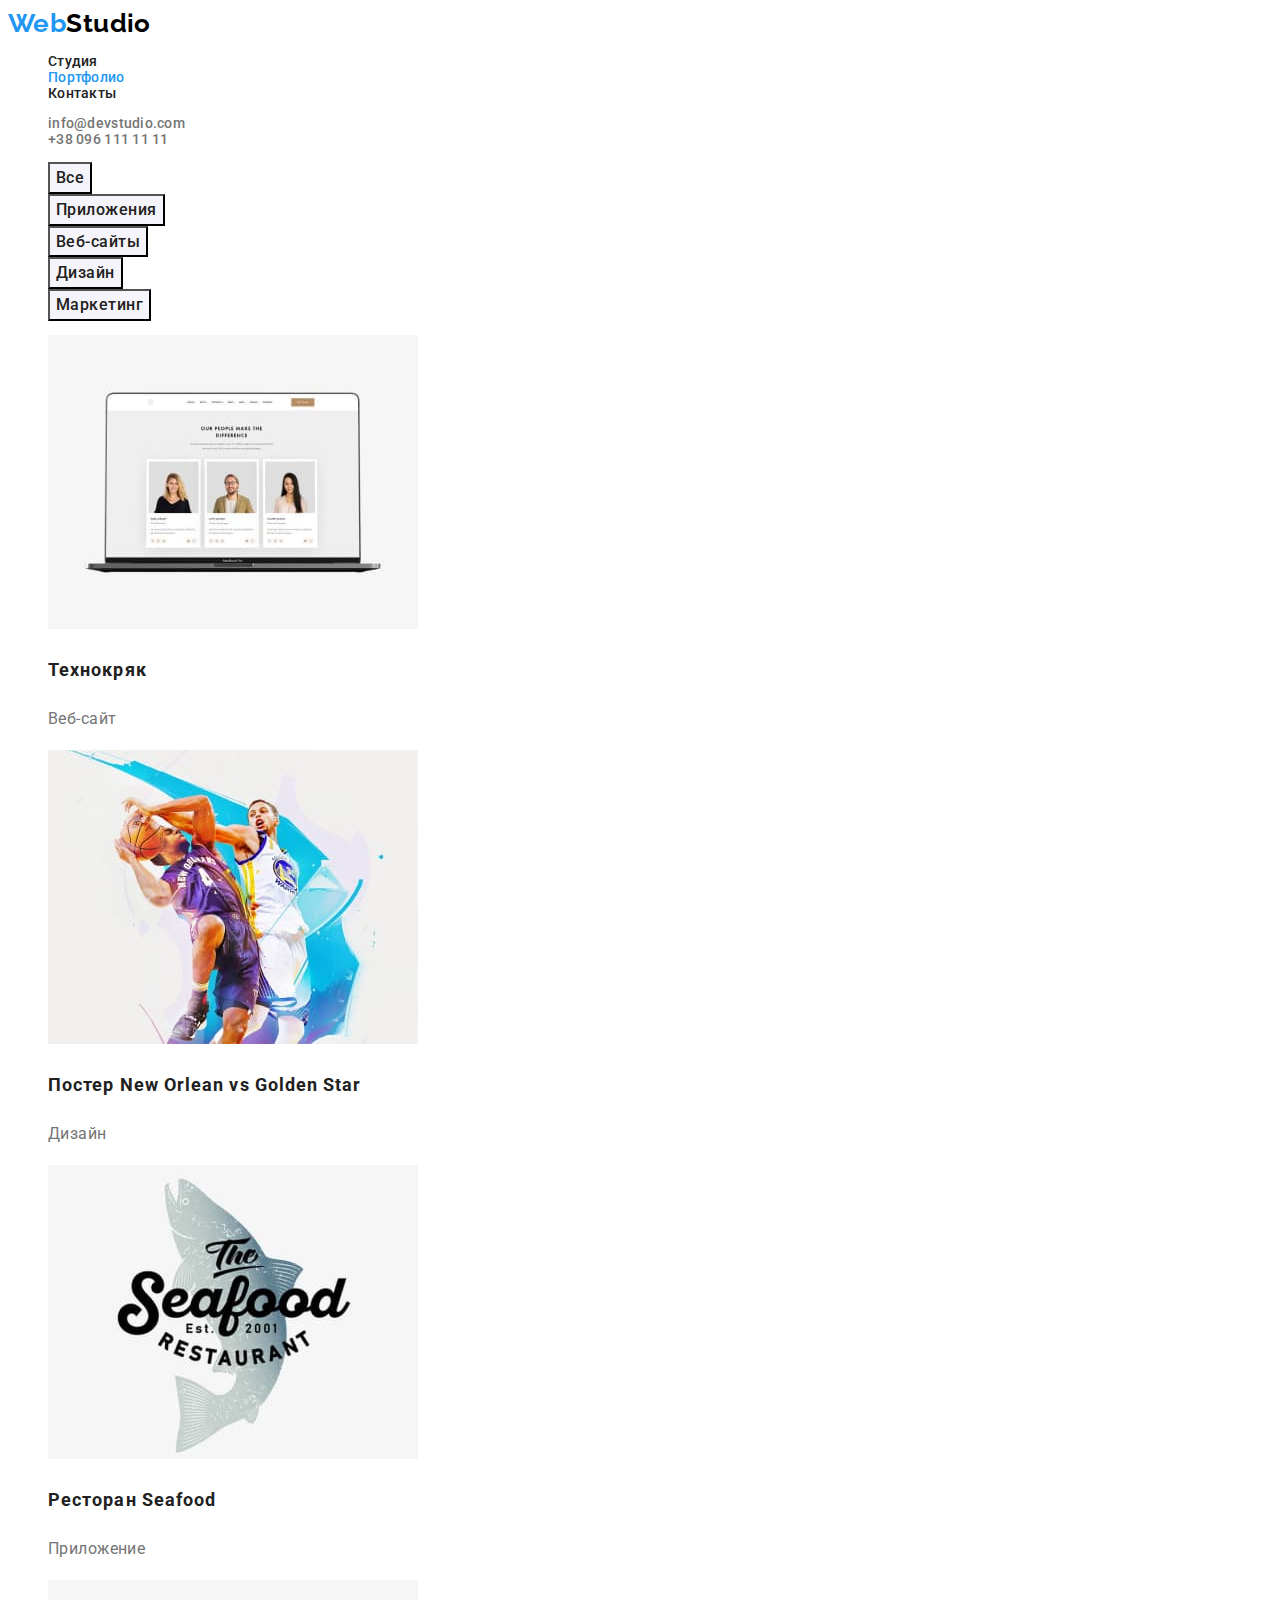
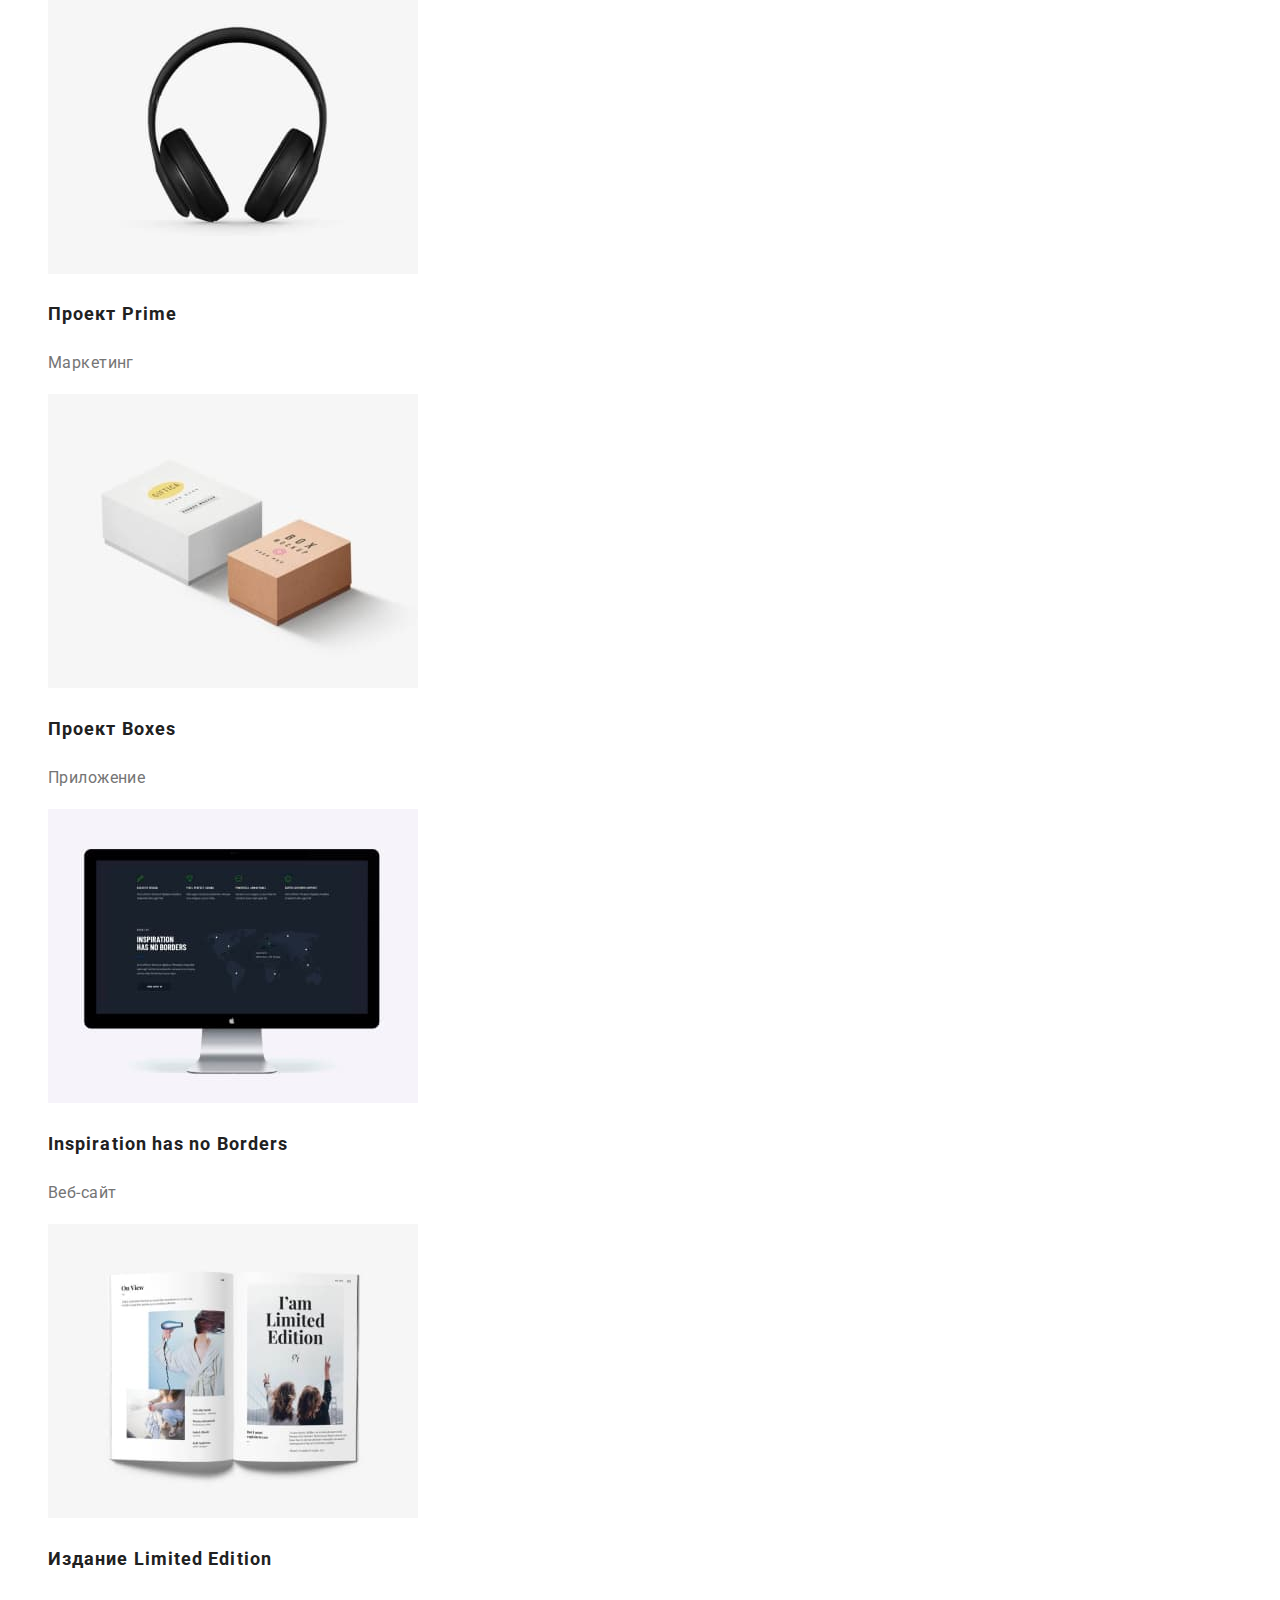
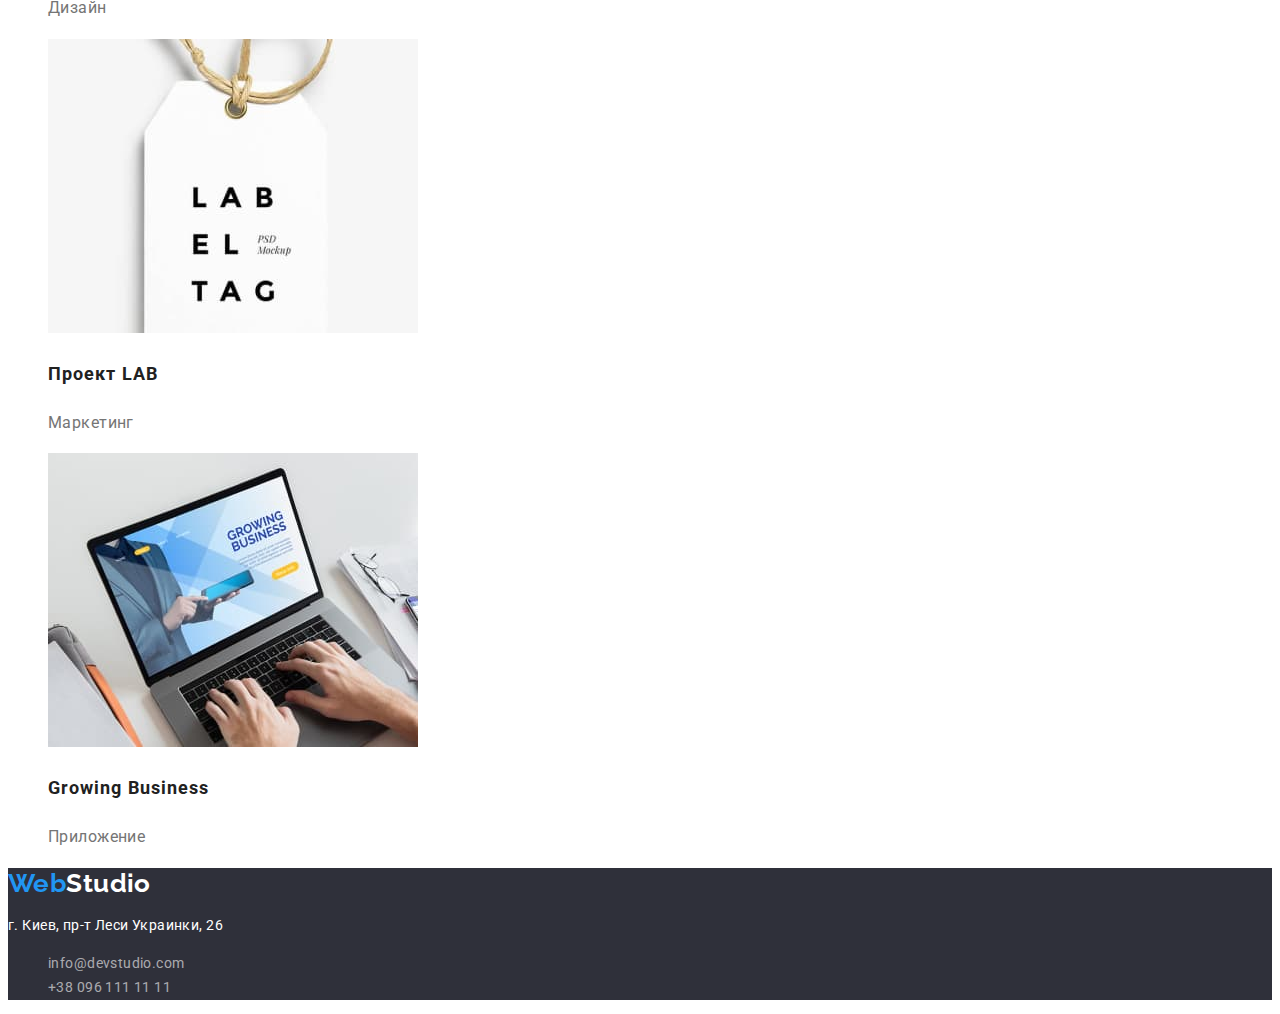
==== portfolio.html @ b84d39cf "Добавляет файлы с предыдущей работы" ====
<!DOCTYPE html>
<html lang="ru">
  <head>
    <meta charset="UTF-8" />
    <meta http-equiv="X-UA-Compatible" content="IE=edge" />
    <meta name="viewport" content="width=device-width, initial-scale=1.0" />
    <title>Портфолио</title>
    <link rel="preconnect" href="https://fonts.gstatic.com" />
    <link
      href="https://fonts.googleapis.com/css2?family=Raleway:wght@700&family=Roboto:wght@400;500;700;900&display=swap"
      rel="stylesheet"
    />
    <link rel="stylesheet" href="./css/styles.css" />
  </head>
  <body>
    <header>
      <nav>
        <a class="link logo logo-hero" href="./"><span>Web</span>Studio</a>
        <ul class="list site-nav">
          <li><a class="link" href="./index.html">Студия</a></li>
          <li><a class="active link" href="./portfolio.html">Портфолио</a></li>
          <li><a class="link" href="#contacts">Контакты</a></li>
        </ul>
      </nav>
      <ul class="list contacts">
        <li>
          <a class="link" href="mailto:info@devstudio.com"
            >info@devstudio.com</a
          >
        </li>
        <li><a class="link" href="tel:+380961111111">+38 096 111 11 11</a></li>
      </ul>
    </header>
    <main>
      <ul class="list filtr">
        <li><button class="btn" type="button">Все</button></li>
        <li><button class="btn" type="button">Приложения</button></li>
        <li><button class="btn" type="button">Веб-сайты</button></li>
        <li><button class="btn" type="button">Дизайн</button></li>
        <li><button class="btn" type="button">Маркетинг</button></li>
      </ul>
      <section class="portfolio">
        <ul class="list list-portfolio">
          <li>
            <img
              src="./images/portfolio/img-1.jpg"
              alt="Технокряк"
              width="370"
            />
            <h2 class="title projects-title">Технокряк</h2>
            <p class="projects-item">Веб-сайт</p>
          </li>
          <li>
            <img
              src="./images/portfolio/img-2.jpg"
              alt="Постер New Orlean vs Golden Star"
              width="370"
            />
            <h2 class="title projects-title">
              Постер New Orlean vs Golden Star
            </h2>
            <p class="projects-item">Дизайн</p>
          </li>
          <li>
            <img
              src="./images/portfolio/img-3.jpg"
              alt="Ресторан Seafood"
              width="370"
            />
            <h2 class="title projects-title">Ресторан Seafood</h2>
            <p class="projects-item">Приложение</p>
          </li>
          <li>
            <img
              src="./images/portfolio/img-4.jpg"
              alt="Проект Prime"
              width="370"
            />
            <h2 class="title projects-title">Проект Prime</h2>
            <p class="projects-item">Маркетинг</p>
          </li>
          <li>
            <img
              src="./images/portfolio/img-5.jpg"
              alt="Проект Boxes"
              width="370"
            />
            <h2 class="title projects-title">Проект Boxes</h2>
            <p class="projects-item">Приложение</p>
          </li>
          <li>
            <img
              src="./images/portfolio/img-6.jpg"
              alt="Inspiration has no Borders"
              width="370"
            />
            <h2 class="title projects-title">Inspiration has no Borders</h2>
            <p class="projects-item">Веб-сайт</p>
          </li>
          <li>
            <img
              src="./images/portfolio/img-7.jpg"
              alt="Издание Limited Edition"
              width="370"
            />
            <h2 class="title projects-title">Издание Limited Edition</h2>
            <p class="projects-item">Дизайн</p>
          </li>
          <li>
            <img
              src="./images/portfolio/img-8.jpg"
              alt="Проект LAB"
              width="370"
            />
            <h2 class="title projects-title">Проект LAB</h2>
            <p class="projects-item">Маркетинг</p>
          </li>
          <li>
            <img
              src="./images/portfolio/img-9.jpg"
              alt="Growing Business"
              width="370"
            />
            <h2 class="title projects-title">Growing Business</h2>
            <p class="projects-item">Приложение</p>
          </li>
        </ul>
      </section>
    </main>
    <footer class="dark-dg" id="contacts">
      <a class="link logo" href="./"><span>Web</span>Studio</a>
      <p>
        <a
          class="link map"
          href="https://goo.gl/maps/7yWL4o9HkrsM5cYJ9"
          target="_blank"
          rel="noopener noreferrer nofollow"
          >г. Киев, пр-т Леси Украинки, 26</a
        >
      </p>
      <address class="address">
        <ul class="list">
          <li class="list">
            <a class="link" href="mailto:info@devstudio.com"
              >info@devstudio.com</a
            >
          </li>
          <li class="list">
            <a class="link" href="tel:+380961111111">+38 096 111 11 11</a>
          </li>
        </ul>
      </address>
    </footer>
  </body>
</html>
---- css/styles.css ----
:root {
  --main-text-color: #757575;
  --title-color: #212121;
  --accent-color: #2196f3;
  --alt-title-color: #ffffff;
  --alt-text-color: #ffffff;
  --logo-color: #000000;

  --dark-bg: #2f303a;
  --second-bg: #f5f4fa;

  --main-font: 'Roboto', sans-serif;
  --logo-font: 'Raleway', sans-serif;
}
body {
  font-family: var(--main-font);
  font-style: normal;
  font-size: 14px;
  line-height: 1.71;
  letter-spacing: 0.03em;
  color: var(--main-text-color);
}

.link {
  color: inherit;
  text-decoration: none;
}

.link:hover,
.link:focus {
  color: var(--accent-color);
}
.list {
  list-style: none;
}
.site-nav {
  font-weight: 500;
  font-size: 14px;
  line-height: 1.14;
  letter-spacing: 0.02em;
  color: var(--title-color);
}

.contacts {
  font-weight: 500;
  font-size: 14px;
  line-height: 1.14;
  letter-spacing: 0.02em;
  color: var(--main-text-color);
}

.btn {
  font-family: inherit;
  font-weight: 500;
  font-size: 16px;
  line-height: 1.62;
  text-align: center;
  letter-spacing: 0.03em;
  background-color: var(--second-bg);
  color: var(--title-color);
  cursor: pointer;
}

.btn-hero {
  font-family: inherit;
  font-weight: bold;
  font-size: 16px;
  line-height: 1.87;
  display: flex;
  align-items: center;
  text-align: center;
  letter-spacing: 0.06em;
  background-color: var(--accent-color);
  color: var(--alt-text-color);
}

.btn:hover,
.btn:focus {
  background-color: var(--accent-color);
  color: var(--alt-text-color);
}

.visually-hidden {
  position: absolute !important;
  clip: rect(1px 1px 1px 1px);
  clip: rect(1px, 1px, 1px, 1px);
  padding: 0 !important;
  border: 0 !important;
  height: 1px !important;
  width: 1px !important;
  overflow: hidden;
}

.page-title {
  font-weight: 900;
  font-size: 44px;
  line-height: 1.36;
  text-align: center;
  letter-spacing: 0.06em;
  text-transform: uppercase;
  color: var(--alt-title-color);
}

.title {
  color: var(--title-color);
}

.section-title {
  font-weight: bold;
  font-size: 36px;
  line-height: 1.67;
  text-align: center;
}

.other-title {
  font-weight: bold;
  font-size: 14px;
  line-height: 1.14;
  text-transform: uppercase;
}

.team-item {
  text-align: center;
}
.team-item-name {
  font-weight: 500;
  font-size: 16px;
  line-height: 1.19;
}

.team-item-position {
  font-size: 16px;
  line-height: 1.19;
}

.projects-title {
  font-weight: bold;
  font-size: 18px;
  line-height: 2;
  letter-spacing: 0.06em;
}

.projects-item {
  font-size: 16px;
  line-height: 1.87;
  color: var(--main-text-color);
}
.dark-dg {
  background-color: var(--dark-bg);
}

.logo {
  font-family: var(--logo-font);
  font-weight: bold;
  text-transform: none;
  font-size: 26px;
  line-height: 1.19;
  color: var(--alt-title-color);
}

.logo:hover,
.logo:focus {
  color: var(--alt-title-color);
}

.logo span {
  color: var(--accent-color);
}

.logo-hero {
  color: var(--logo-color);
}

.logo-hero:hover,
.logo-hero:focus {
  color: var(--logo-color);
}

.active {
  color: var(--accent-color);
}

.map {
  font-style: normal;
  font-size: 14px;
  line-height: 1.71;
  color: var(--alt-text-color);
}

.address {
  font-size: 14px;
  font-style: normal;
  line-height: 1.71;
  color: rgba(255, 255, 255, 0.6);
}
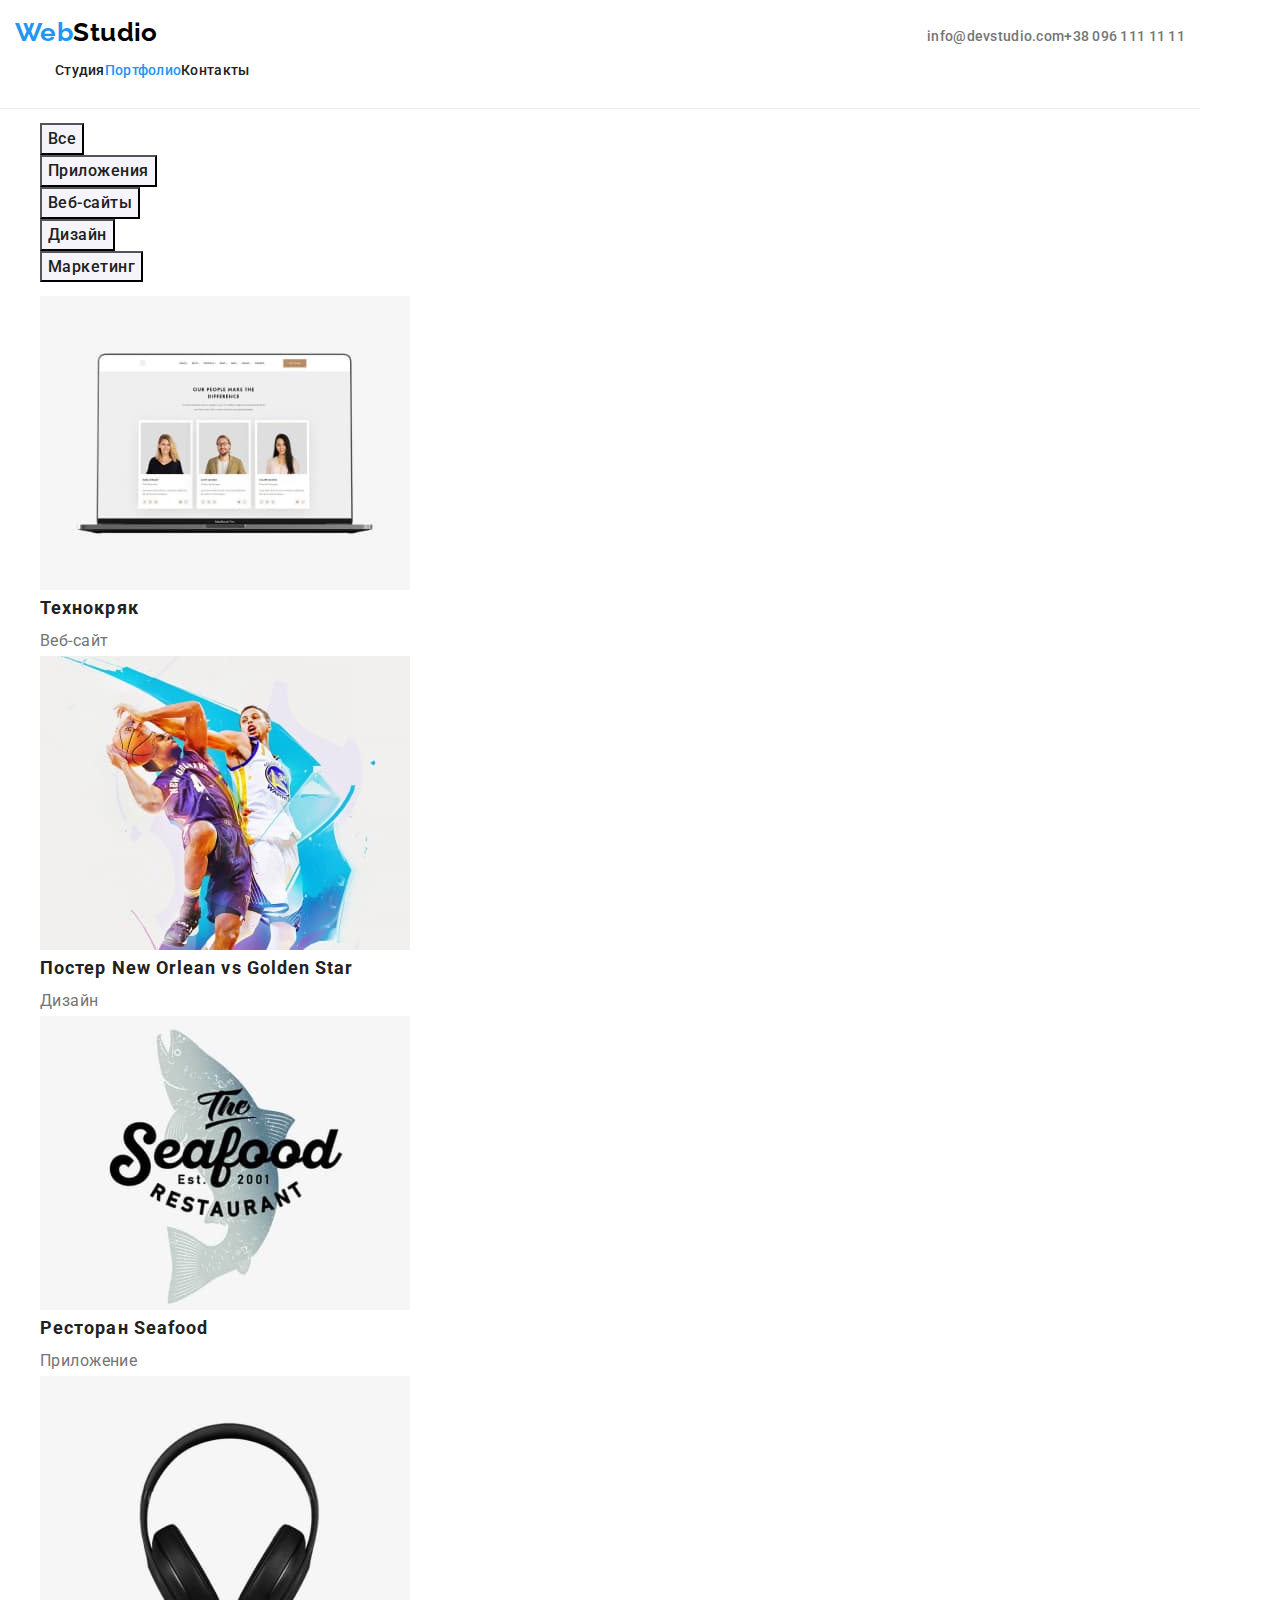
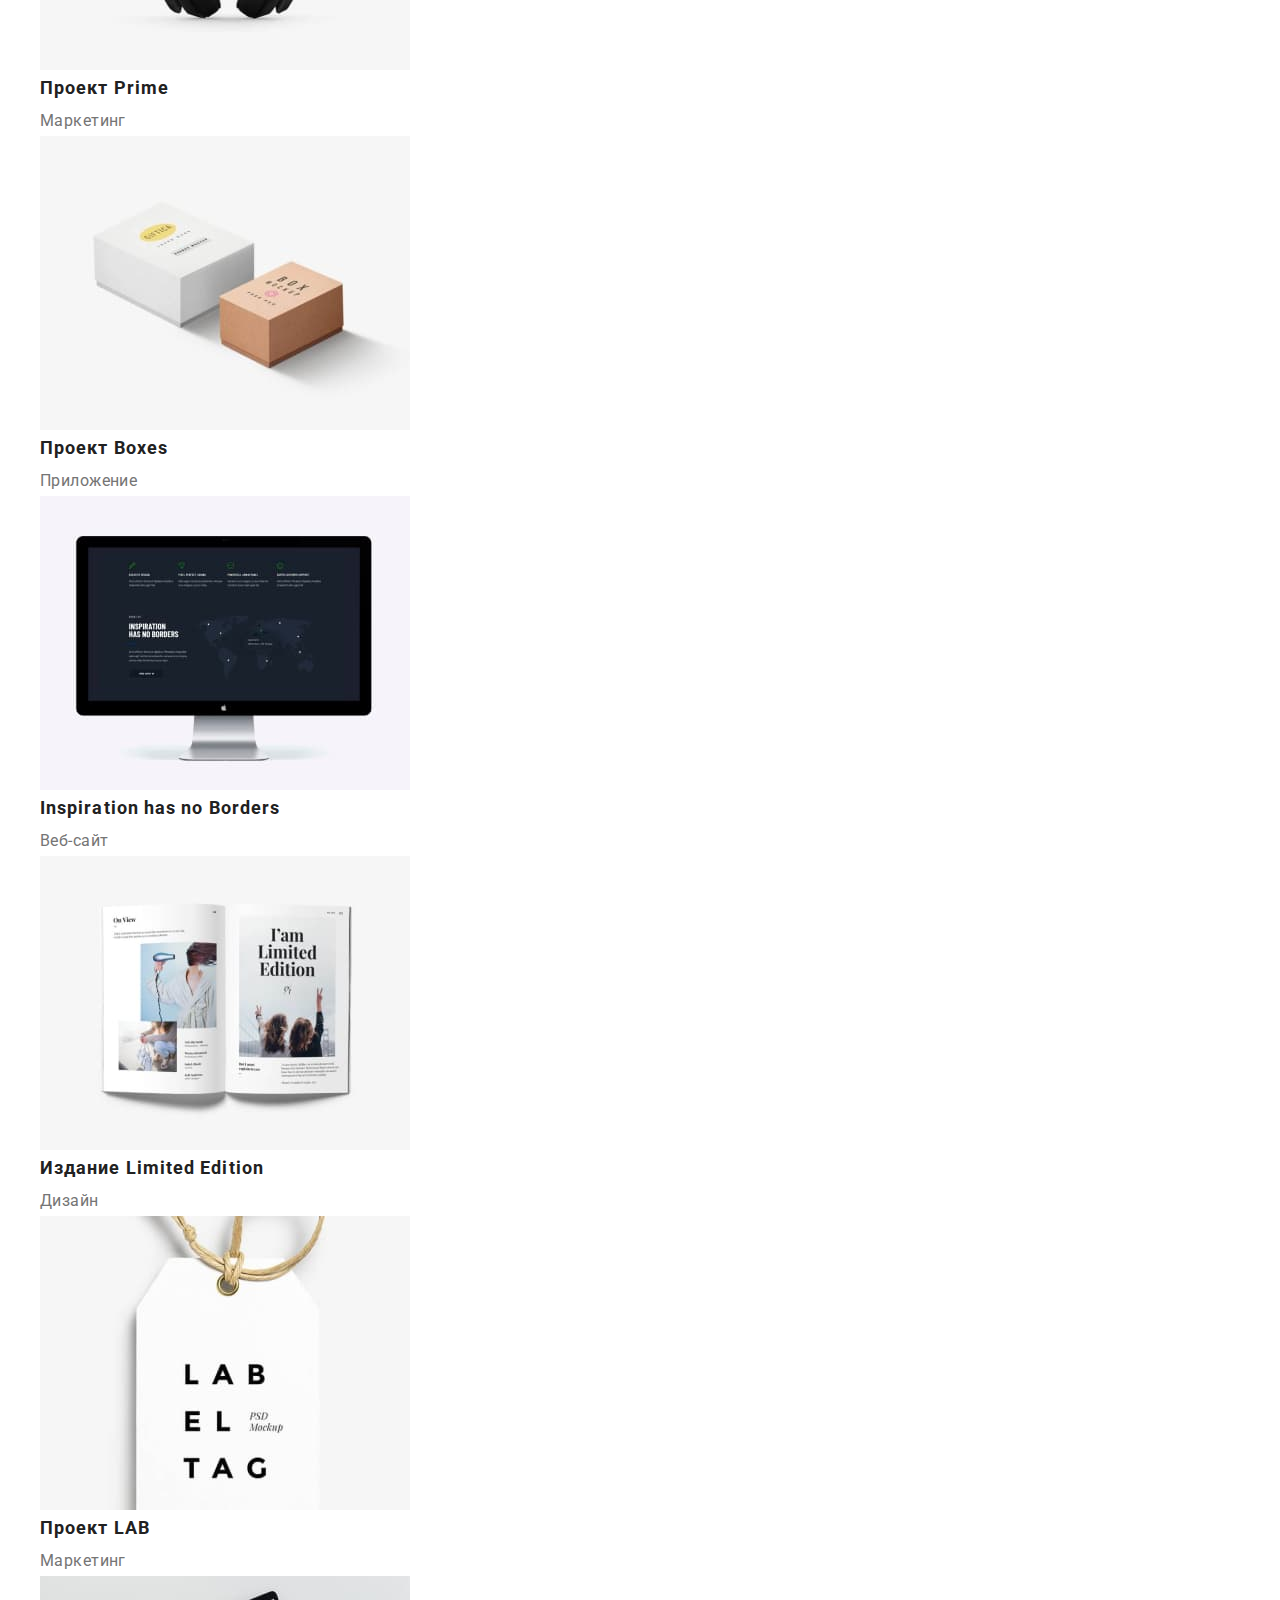
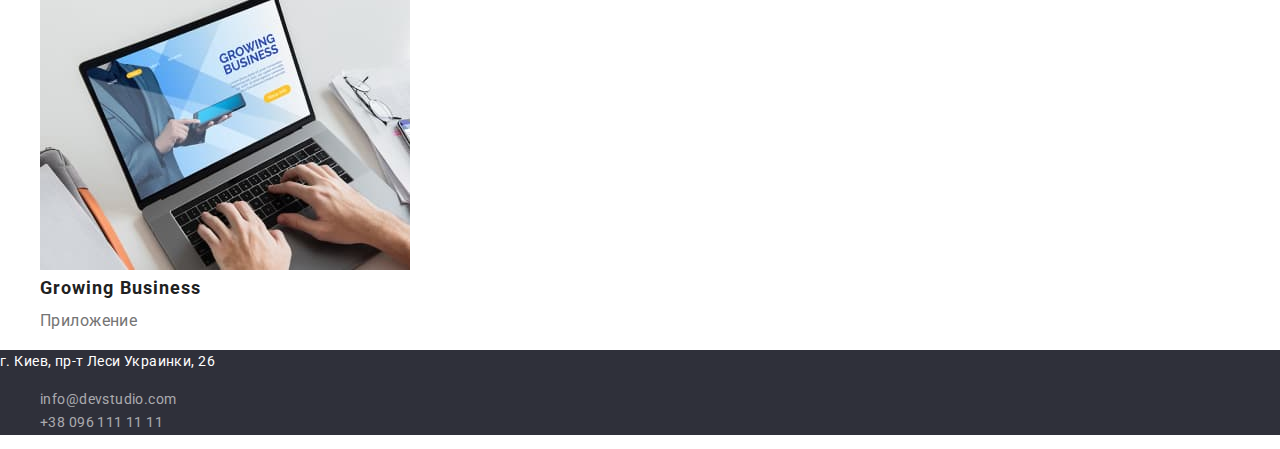
==== commit 113dc8c8: "Добавляет флексы хедеру" ====
--- a/portfolio.html
+++ b/portfolio.html
@@ -5,6 +5,10 @@
     <meta http-equiv="X-UA-Compatible" content="IE=edge" />
     <meta name="viewport" content="width=device-width, initial-scale=1.0" />
     <title>Портфолио</title>
+    <link
+      rel="stylesheet"
+      href="https://cdnjs.cloudflare.com/ajax/libs/modern-normalize/1.0.0/modern-normalize.css"
+    />
     <link rel="preconnect" href="https://fonts.gstatic.com" />
     <link
       href="https://fonts.googleapis.com/css2?family=Raleway:wght@700&family=Roboto:wght@400;500;700;900&display=swap"
@@ -13,43 +17,61 @@
     <link rel="stylesheet" href="./css/styles.css" />
   </head>
   <body>
-    <header>
-      <nav>
-        <a class="link logo logo-hero" href="./"><span>Web</span>Studio</a>
-        <ul class="list site-nav">
-          <li><a class="link" href="./index.html">Студия</a></li>
-          <li><a class="active link" href="./portfolio.html">Портфолио</a></li>
-          <li><a class="link" href="#contacts">Контакты</a></li>
+    <header class="header">
+      <div class="container">
+        <nav>
+          <a class="link logo logo-hero" href="./"><span>Web</span>Studio</a>
+          <ul class="list site-nav">
+            <li><a class="link" href="./index.html">Студия</a></li>
+            <li>
+              <a class="active link" href="./portfolio.html">Портфолио</a>
+            </li>
+            <li><a class="link" href="#contacts">Контакты</a></li>
+          </ul>
+        </nav>
+        <ul class="list contacts">
+          <li>
+            <a class="link" href="mailto:info@devstudio.com"
+              >info@devstudio.com</a
+            >
+          </li>
+          <li>
+            <a class="link" href="tel:+380961111111">+38 096 111 11 11</a>
+          </li>
         </ul>
-      </nav>
-      <ul class="list contacts">
-        <li>
-          <a class="link" href="mailto:info@devstudio.com"
-            >info@devstudio.com</a
-          >
-        </li>
-        <li><a class="link" href="tel:+380961111111">+38 096 111 11 11</a></li>
-      </ul>
+      </div>
     </header>
     <main>
-      <ul class="list filtr">
-        <li><button class="btn" type="button">Все</button></li>
-        <li><button class="btn" type="button">Приложения</button></li>
-        <li><button class="btn" type="button">Веб-сайты</button></li>
-        <li><button class="btn" type="button">Дизайн</button></li>
-        <li><button class="btn" type="button">Маркетинг</button></li>
-      </ul>
       <section class="portfolio">
+        <ul class="list filtr">
+          <li>
+            <button class="btn" type="button">Все</button>
+          </li>
+          <li>
+            <button class="btn" type="button">Приложения</button>
+          </li>
+          <li>
+            <button class="btn" type="button">Веб-сайты</button>
+          </li>
+          <li>
+            <button class="btn" type="button">Дизайн</button>
+          </li>
+          <li>
+            <button class="btn" type="button">Маркетинг</button>
+          </li>
+        </ul>
         <ul class="list list-portfolio">
-          <li>
-            <img
-              src="./images/portfolio/img-1.jpg"
-              alt="Технокряк"
-              width="370"
-            />
-            <h2 class="title projects-title">Технокряк</h2>
-            <p class="projects-item">Веб-сайт</p>
-          </li>
+          <div class="card">
+            <li>
+              <img
+                src="./images/portfolio/img-1.jpg"
+                alt="Технокряк"
+                width="370"
+              />
+              <h2 class="title projects-title">Технокряк</h2>
+              <p class="projects-item">Веб-сайт</p>
+            </li>
+          </div>
           <li>
             <img
               src="./images/portfolio/img-2.jpg"
@@ -128,25 +150,25 @@
       </section>
     </main>
     <footer class="dark-dg" id="contacts">
-      <a class="link logo" href="./"><span>Web</span>Studio</a>
-      <p>
-        <a
-          class="link map"
-          href="https://goo.gl/maps/7yWL4o9HkrsM5cYJ9"
-          target="_blank"
-          rel="noopener noreferrer nofollow"
-          >г. Киев, пр-т Леси Украинки, 26</a
-        >
-      </p>
       <address class="address">
+        <p>
+          <a
+            class="link map"
+            href="https://goo.gl/maps/7yWL4o9HkrsM5cYJ9"
+            target="_blank"
+            rel="noopener noreferrer nofollow"
+          >
+            г. Киев, пр-т Леси Украинки, 26
+          </a>
+        </p>
         <ul class="list">
           <li class="list">
-            <a class="link" href="mailto:info@devstudio.com"
-              >info@devstudio.com</a
-            >
+            <a class="link" href="mailto:info@devstudio.com">
+              info@devstudio.com
+            </a>
           </li>
           <li class="list">
-            <a class="link" href="tel:+380961111111">+38 096 111 11 11</a>
+            <a class="link" href="tel:+380961111111"> +38 096 111 11 11 </a>
           </li>
         </ul>
       </address>
--- a/css/styles.css
+++ b/css/styles.css
@@ -12,6 +12,17 @@
   --main-font: 'Roboto', sans-serif;
   --logo-font: 'Raleway', sans-serif;
 }
+
+html {
+  box-sizing: border-box;
+}
+
+*,
+*::before,
+*::after {
+  box-sizing: inherit;
+}
+
 body {
   font-family: var(--main-font);
   font-style: normal;
@@ -21,6 +32,22 @@
   color: var(--main-text-color);
 }
 
+h1,
+h2,
+h3,
+h4,
+h5,
+h6,
+p {
+  margin: 0;
+}
+
+img {
+  display: block;
+  max-width: 100%;
+  height: auto;
+}
+
 .link {
   color: inherit;
   text-decoration: none;
@@ -30,10 +57,21 @@
 .link:focus {
   color: var(--accent-color);
 }
+
+.container {
+  display: flex;
+  padding: 15px;
+  width: 1200px;
+  justify-content: space-between;
+  align-items: baseline;
+  border-bottom: 1px solid #ececec;
+}
+
 .list {
   list-style: none;
 }
 .site-nav {
+  display: flex;
   font-weight: 500;
   font-size: 14px;
   line-height: 1.14;
@@ -42,6 +80,7 @@
 }
 
 .contacts {
+  display: flex;
   font-weight: 500;
   font-size: 14px;
   line-height: 1.14;
@@ -54,7 +93,6 @@
   font-weight: 500;
   font-size: 16px;
   line-height: 1.62;
-  text-align: center;
   letter-spacing: 0.03em;
   background-color: var(--second-bg);
   color: var(--title-color);
@@ -66,9 +104,6 @@
   font-weight: bold;
   font-size: 16px;
   line-height: 1.87;
-  display: flex;
-  align-items: center;
-  text-align: center;
   letter-spacing: 0.06em;
   background-color: var(--accent-color);
   color: var(--alt-text-color);
@@ -105,7 +140,8 @@
   color: var(--title-color);
 }
 
-.section-title {
+.section-title,
+.section-item-name {
   font-weight: bold;
   font-size: 36px;
   line-height: 1.67;
@@ -180,16 +216,16 @@
   color: var(--accent-color);
 }
 
-.map {
-  font-style: normal;
-  font-size: 14px;
-  line-height: 1.71;
-  color: var(--alt-text-color);
-}
-
 .address {
   font-size: 14px;
   font-style: normal;
   line-height: 1.71;
   color: rgba(255, 255, 255, 0.6);
 }
+
+.map {
+  font-style: normal;
+  font-size: 14px;
+  line-height: 1.71;
+  color: var(--alt-text-color);
+}
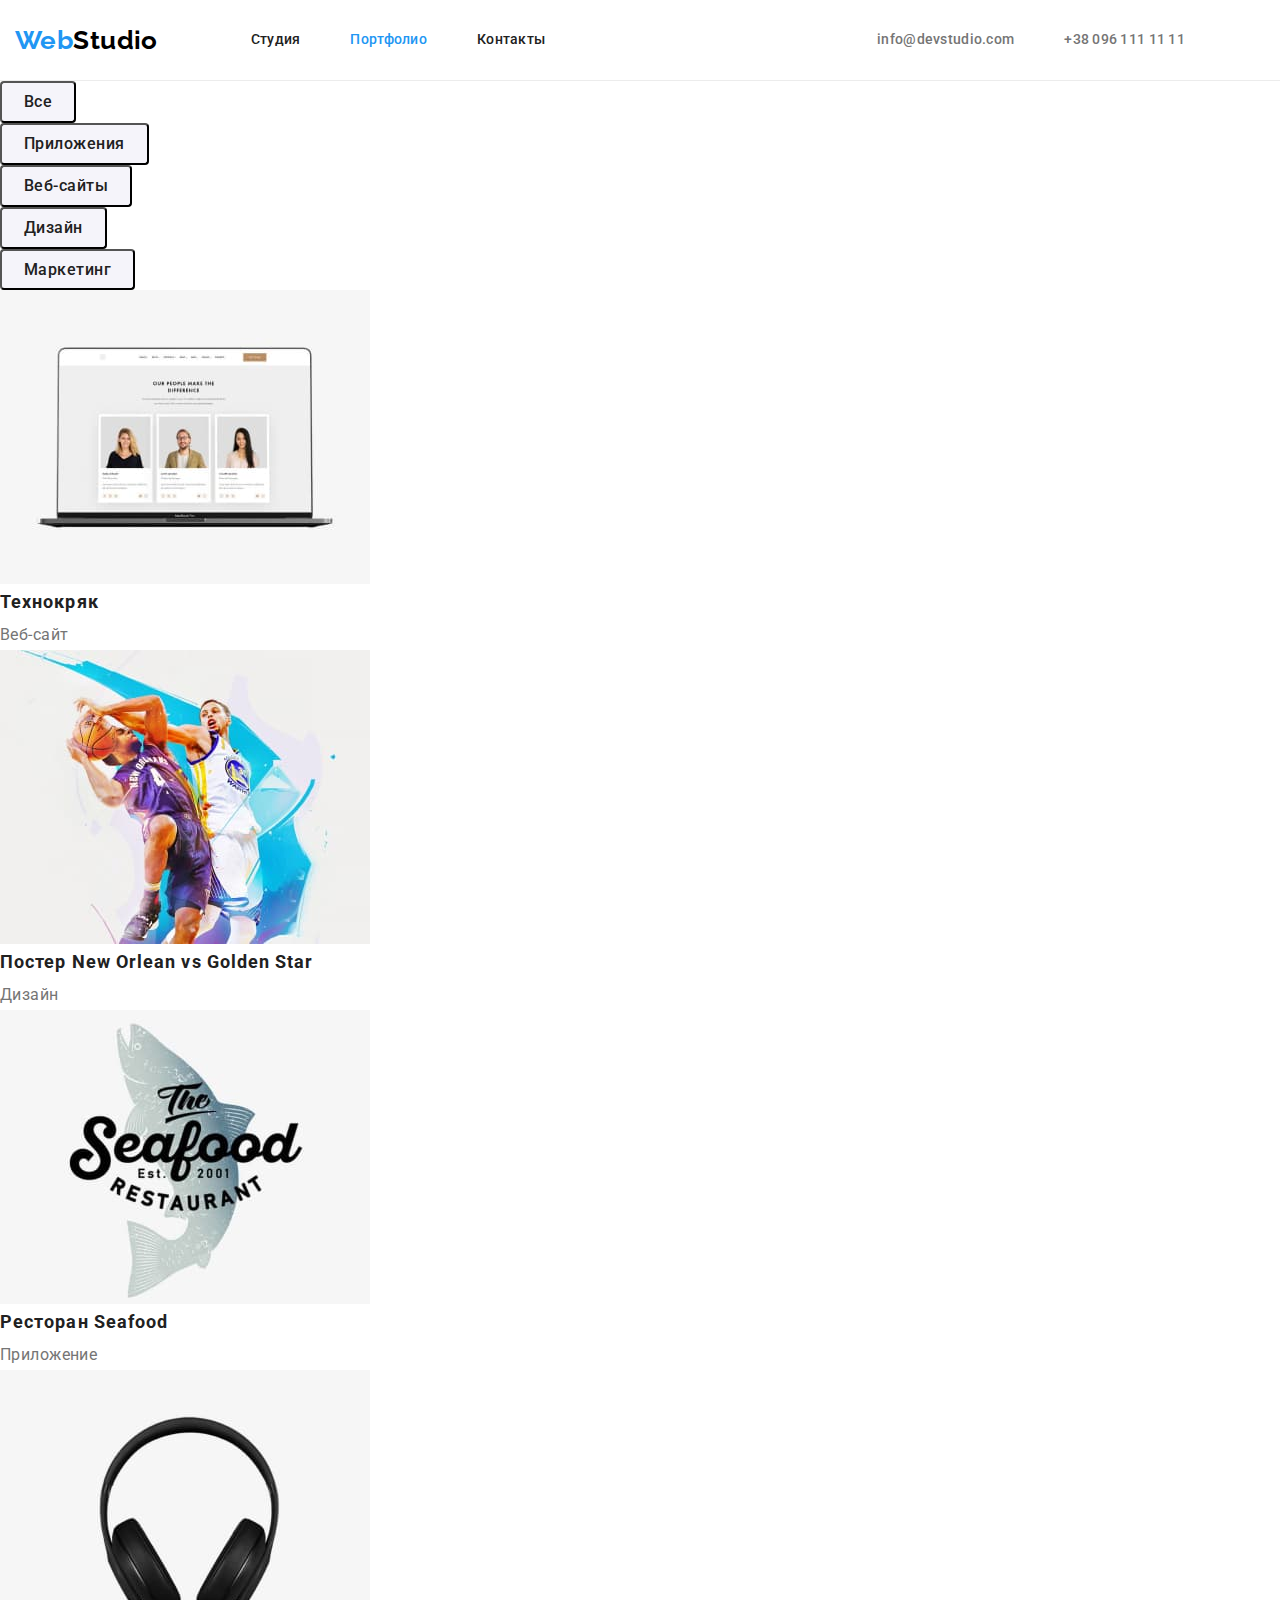
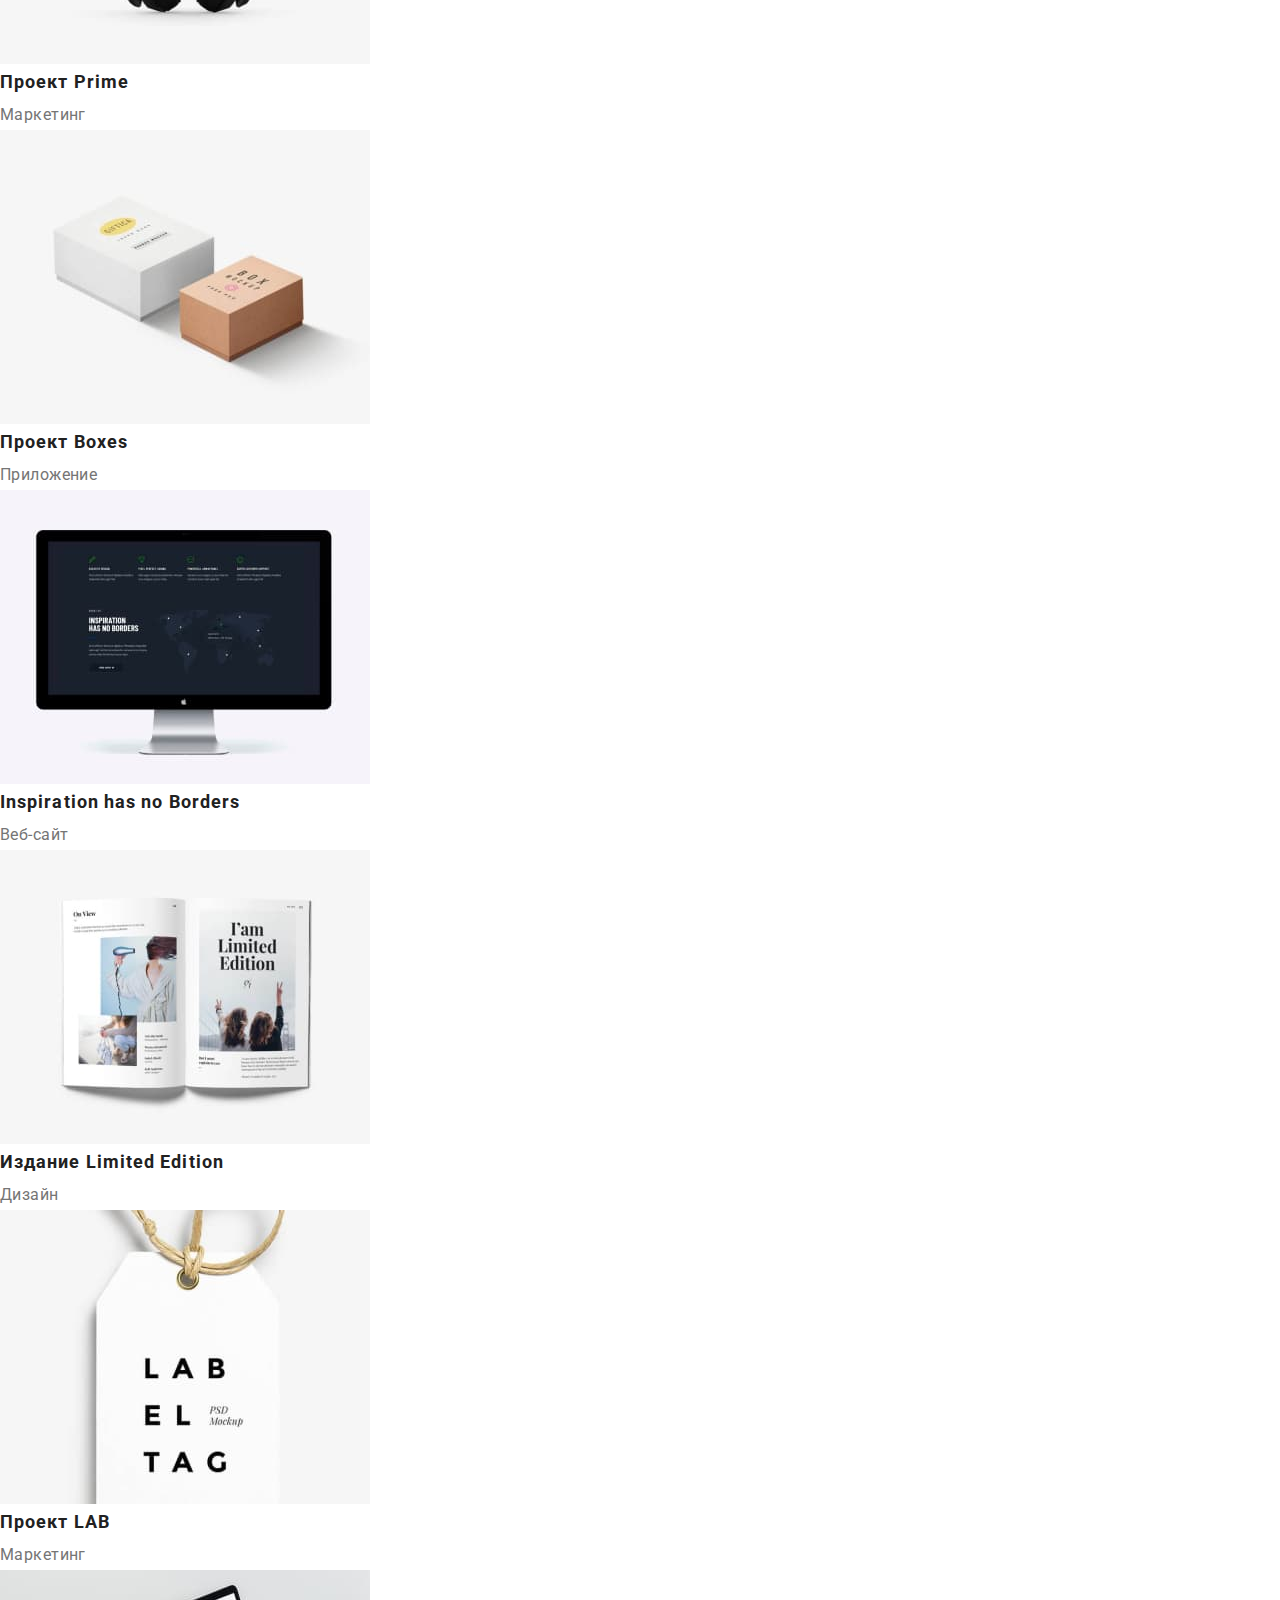
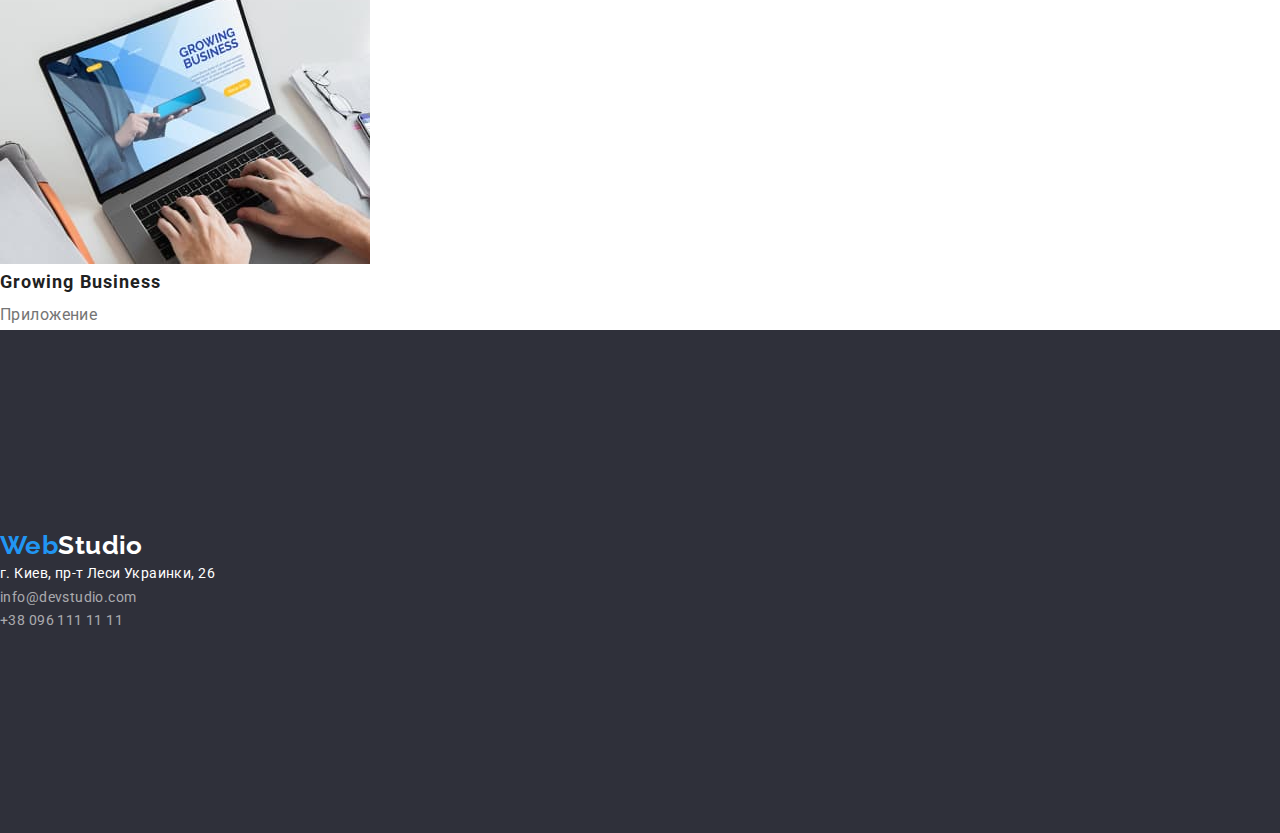
==== commit 63391e8f: "добавляет разметку хедеру" ====
--- a/portfolio.html
+++ b/portfolio.html
@@ -19,23 +19,29 @@
   <body>
     <header class="header">
       <div class="container">
-        <nav>
+        <nav class="nav">
           <a class="link logo logo-hero" href="./"><span>Web</span>Studio</a>
-          <ul class="list site-nav">
-            <li><a class="link" href="./index.html">Студия</a></li>
-            <li>
-              <a class="active link" href="./portfolio.html">Портфолио</a>
+          <ul class="list menu">
+            <li class="menu-item">
+              <a class="link menu-link" href="./index.html">Студия</a>
             </li>
-            <li><a class="link" href="#contacts">Контакты</a></li>
+            <li class="menu-item">
+              <a class="active link menu-link" href="./portfolio.html"
+                >Портфолио</a
+              >
+            </li>
+            <li class="menu-item">
+              <a class="link menu-link" href="#contacts">Контакты</a>
+            </li>
           </ul>
         </nav>
         <ul class="list contacts">
-          <li>
+          <li class="contacts-item">
             <a class="link" href="mailto:info@devstudio.com"
               >info@devstudio.com</a
             >
           </li>
-          <li>
+          <li class="contacts-item">
             <a class="link" href="tel:+380961111111">+38 096 111 11 11</a>
           </li>
         </ul>
@@ -150,6 +156,7 @@
       </section>
     </main>
     <footer class="dark-dg" id="contacts">
+      <a class="link logo" href="./"><span>Web</span>Studio</a>
       <address class="address">
         <p>
           <a
--- a/css/styles.css
+++ b/css/styles.css
@@ -58,20 +58,70 @@
   color: var(--accent-color);
 }
 
+/* header section */
+
+.header {
+  border-bottom: 1px solid #ececec;
+}
+
 .container {
+  width: 1200px;
+  padding-left: 15px;
+  padding-right: 15px;
+}
+
+.header .container {
   display: flex;
-  padding: 15px;
-  width: 1200px;
-  justify-content: space-between;
-  align-items: baseline;
-  border-bottom: 1px solid #ececec;
+  align-items: center;
+}
+
+.nav {
+  display: flex;
+  align-items: center;
+  margin-right: auto;
 }
 
 .list {
   list-style: none;
-}
-.site-nav {
-  display: flex;
+  margin: 0;
+  padding-left: 0;
+}
+
+.logo {
+  font-family: var(--logo-font);
+  font-weight: bold;
+  text-transform: none;
+  font-size: 26px;
+  line-height: 1.19;
+  color: var(--alt-title-color);
+}
+
+.logo:hover,
+.logo:focus {
+  color: var(--alt-title-color);
+}
+
+.logo span {
+  color: var(--accent-color);
+}
+
+.logo-hero {
+  margin-right: 93px;
+  padding-top: 24px;
+  padding-bottom: 24px;
+  color: var(--logo-color);
+}
+
+.logo-hero:hover,
+.logo-hero:focus {
+  color: var(--logo-color);
+}
+
+.active {
+  color: var(--accent-color);
+}
+.menu {
+  display: inline-flex;
   font-weight: 500;
   font-size: 14px;
   line-height: 1.14;
@@ -79,6 +129,16 @@
   color: var(--title-color);
 }
 
+.menu-item:not(:last-child) {
+  margin-right: 50px;
+}
+
+.menu-link {
+  display: block;
+  padding-top: 32px;
+  padding-bottom: 32px;
+}
+
 .contacts {
   display: flex;
   font-weight: 500;
@@ -88,7 +148,15 @@
   color: var(--main-text-color);
 }
 
+.contacts-item:not(:last-child) {
+  margin-right: 50px;
+}
+
+/* hero section  */
+
 .btn {
+  padding: 6px 22px;
+  border-radius: 4px;
   font-family: inherit;
   font-weight: 500;
   font-size: 16px;
@@ -100,6 +168,13 @@
 }
 
 .btn-hero {
+  display: block;
+  margin-right: auto;
+  margin-left: auto;
+  min-width: 200px;
+  min-height: 50px;
+  padding: 10px 32px;
+  box-shadow: 0px 4px 4px rgba(0, 0, 0, 0.15);
   font-family: inherit;
   font-weight: bold;
   font-size: 16px;
@@ -114,6 +189,40 @@
   background-color: var(--accent-color);
   color: var(--alt-text-color);
 }
+
+.dark-dg {
+  padding-top: 200px;
+  padding-bottom: 200px;
+  background-color: var(--dark-bg);
+}
+
+.page-title {
+  max-width: 696px;
+  margin-right: auto;
+  margin-bottom: 30px;
+  margin-left: auto;
+  font-weight: 900;
+  font-size: 44px;
+  line-height: 1.36;
+  text-align: center;
+  letter-spacing: 0.06em;
+  text-transform: uppercase;
+  color: var(--alt-title-color);
+}
+
+.title {
+  color: var(--title-color);
+}
+
+.section-title,
+.section-item-name {
+  font-weight: bold;
+  font-size: 36px;
+  line-height: 1.67;
+  text-align: center;
+}
+
+/*  no name section */
 
 .visually-hidden {
   position: absolute !important;
@@ -126,28 +235,6 @@
   overflow: hidden;
 }
 
-.page-title {
-  font-weight: 900;
-  font-size: 44px;
-  line-height: 1.36;
-  text-align: center;
-  letter-spacing: 0.06em;
-  text-transform: uppercase;
-  color: var(--alt-title-color);
-}
-
-.title {
-  color: var(--title-color);
-}
-
-.section-title,
-.section-item-name {
-  font-weight: bold;
-  font-size: 36px;
-  line-height: 1.67;
-  text-align: center;
-}
-
 .other-title {
   font-weight: bold;
   font-size: 14px;
@@ -181,40 +268,6 @@
   line-height: 1.87;
   color: var(--main-text-color);
 }
-.dark-dg {
-  background-color: var(--dark-bg);
-}
-
-.logo {
-  font-family: var(--logo-font);
-  font-weight: bold;
-  text-transform: none;
-  font-size: 26px;
-  line-height: 1.19;
-  color: var(--alt-title-color);
-}
-
-.logo:hover,
-.logo:focus {
-  color: var(--alt-title-color);
-}
-
-.logo span {
-  color: var(--accent-color);
-}
-
-.logo-hero {
-  color: var(--logo-color);
-}
-
-.logo-hero:hover,
-.logo-hero:focus {
-  color: var(--logo-color);
-}
-
-.active {
-  color: var(--accent-color);
-}
 
 .address {
   font-size: 14px;
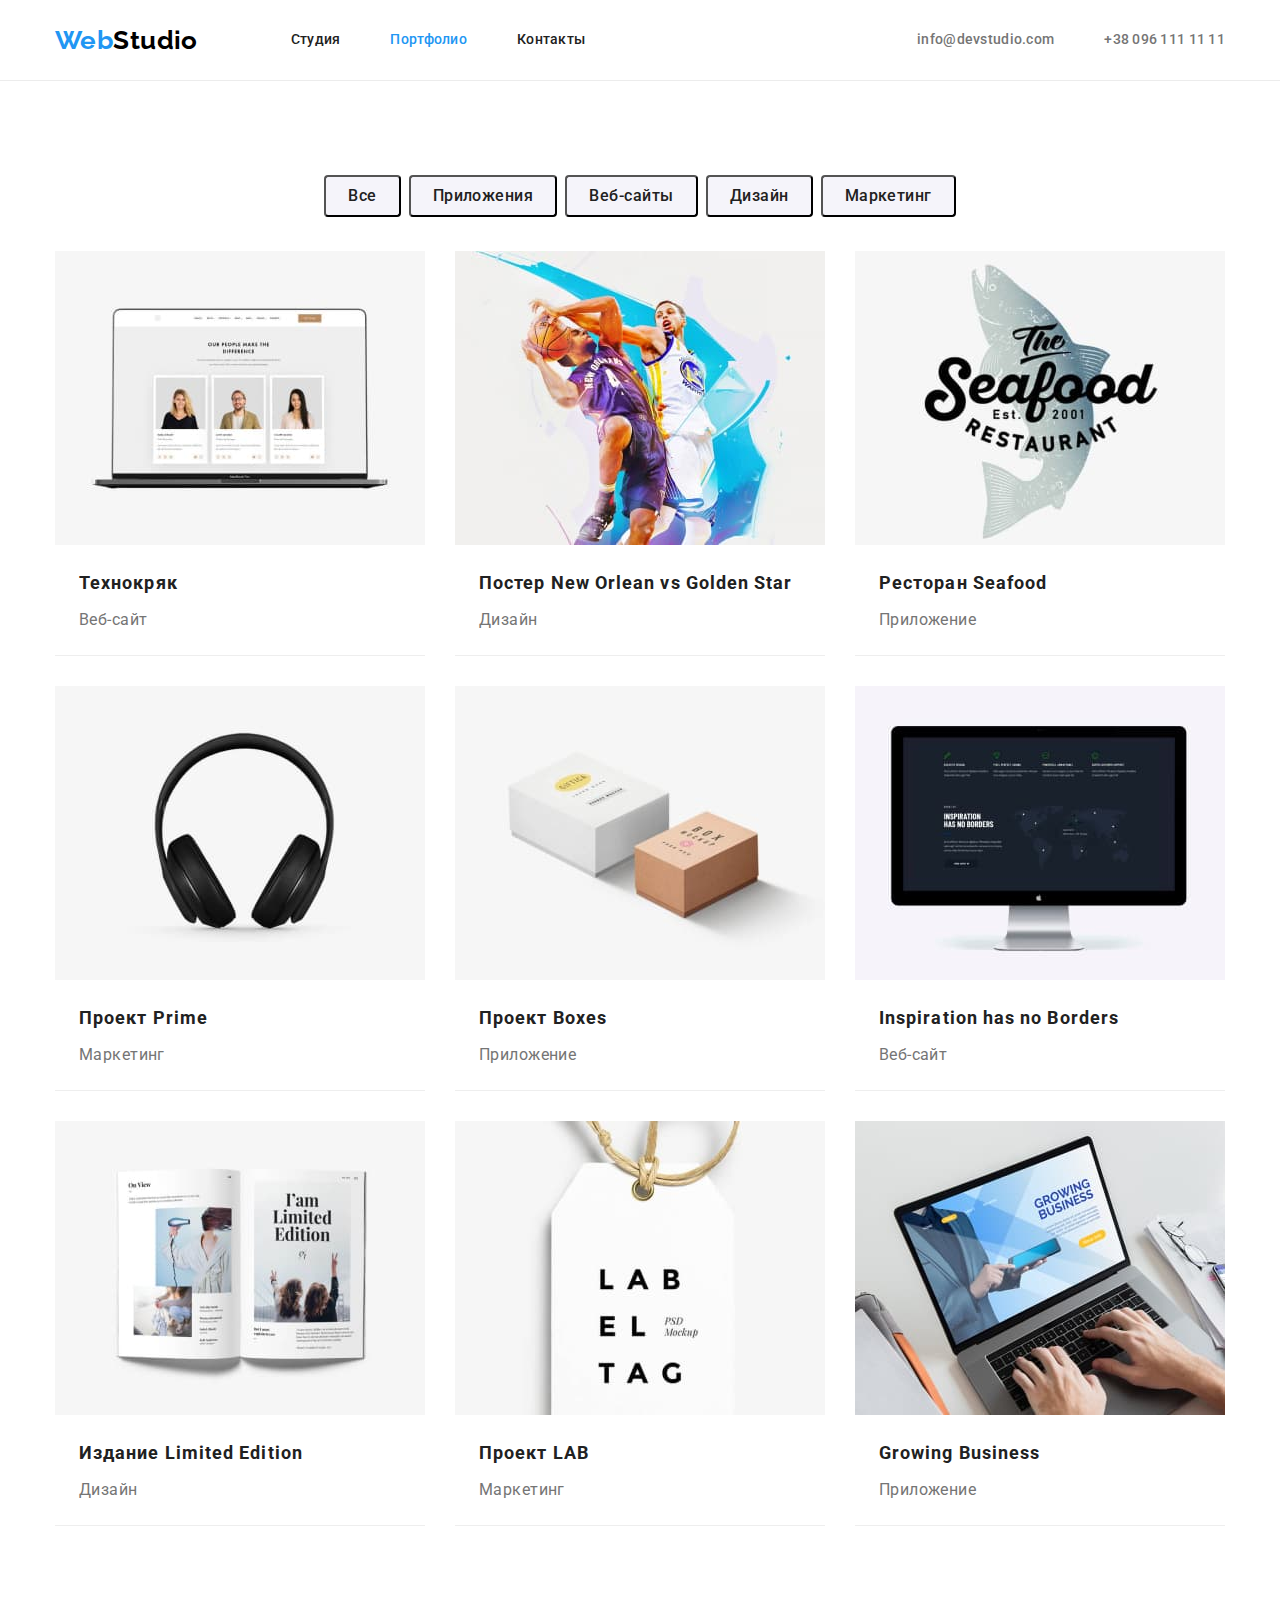
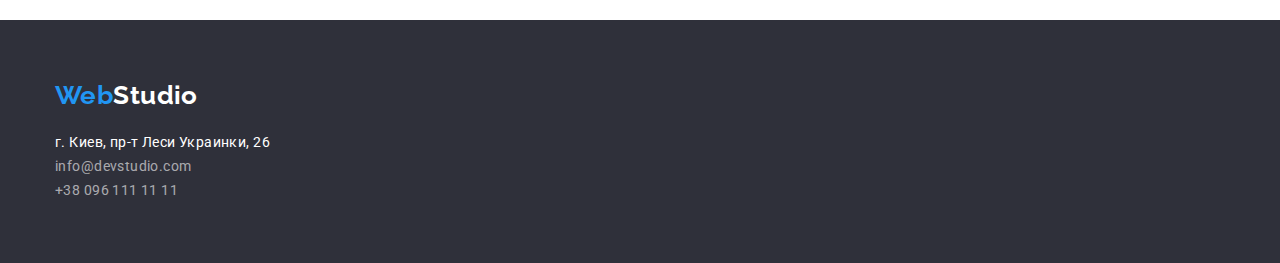
==== commit 3f1e5acc: "позиционирует контент" ====
--- a/portfolio.html
+++ b/portfolio.html
@@ -48,137 +48,157 @@
       </div>
     </header>
     <main>
-      <section class="portfolio">
-        <ul class="list filtr">
-          <li>
-            <button class="btn" type="button">Все</button>
-          </li>
-          <li>
-            <button class="btn" type="button">Приложения</button>
-          </li>
-          <li>
-            <button class="btn" type="button">Веб-сайты</button>
-          </li>
-          <li>
-            <button class="btn" type="button">Дизайн</button>
-          </li>
-          <li>
-            <button class="btn" type="button">Маркетинг</button>
-          </li>
-        </ul>
-        <ul class="list list-portfolio">
-          <div class="card">
-            <li>
+      <section class="section portfolio">
+        <div class="container">
+          <ul class="list filter">
+            <li class="filter-item">
+              <button class="btn" type="button">Все</button>
+            </li>
+            <li class="filter-item">
+              <button class="btn" type="button">Приложения</button>
+            </li>
+            <li class="filter-item">
+              <button class="btn" type="button">Веб-сайты</button>
+            </li>
+            <li class="filter-item">
+              <button class="btn" type="button">Дизайн</button>
+            </li>
+            <li class="filter-item">
+              <button class="btn" type="button">Маркетинг</button>
+            </li>
+          </ul>
+          <ul class="list card-set">
+            <li class="portfolio-item">
               <img
                 src="./images/portfolio/img-1.jpg"
                 alt="Технокряк"
                 width="370"
               />
-              <h2 class="title projects-title">Технокряк</h2>
-              <p class="projects-item">Веб-сайт</p>
-            </li>
-          </div>
-          <li>
-            <img
-              src="./images/portfolio/img-2.jpg"
-              alt="Постер New Orlean vs Golden Star"
-              width="370"
-            />
-            <h2 class="title projects-title">
-              Постер New Orlean vs Golden Star
-            </h2>
-            <p class="projects-item">Дизайн</p>
-          </li>
-          <li>
-            <img
-              src="./images/portfolio/img-3.jpg"
-              alt="Ресторан Seafood"
-              width="370"
-            />
-            <h2 class="title projects-title">Ресторан Seafood</h2>
-            <p class="projects-item">Приложение</p>
-          </li>
-          <li>
-            <img
-              src="./images/portfolio/img-4.jpg"
-              alt="Проект Prime"
-              width="370"
-            />
-            <h2 class="title projects-title">Проект Prime</h2>
-            <p class="projects-item">Маркетинг</p>
-          </li>
-          <li>
-            <img
-              src="./images/portfolio/img-5.jpg"
-              alt="Проект Boxes"
-              width="370"
-            />
-            <h2 class="title projects-title">Проект Boxes</h2>
-            <p class="projects-item">Приложение</p>
-          </li>
-          <li>
-            <img
-              src="./images/portfolio/img-6.jpg"
-              alt="Inspiration has no Borders"
-              width="370"
-            />
-            <h2 class="title projects-title">Inspiration has no Borders</h2>
-            <p class="projects-item">Веб-сайт</p>
-          </li>
-          <li>
-            <img
-              src="./images/portfolio/img-7.jpg"
-              alt="Издание Limited Edition"
-              width="370"
-            />
-            <h2 class="title projects-title">Издание Limited Edition</h2>
-            <p class="projects-item">Дизайн</p>
-          </li>
-          <li>
-            <img
-              src="./images/portfolio/img-8.jpg"
-              alt="Проект LAB"
-              width="370"
-            />
-            <h2 class="title projects-title">Проект LAB</h2>
-            <p class="projects-item">Маркетинг</p>
-          </li>
-          <li>
-            <img
-              src="./images/portfolio/img-9.jpg"
-              alt="Growing Business"
-              width="370"
-            />
-            <h2 class="title projects-title">Growing Business</h2>
-            <p class="projects-item">Приложение</p>
-          </li>
-        </ul>
+              <div class="card-info">
+                <h2 class="title projects-title">Технокряк</h2>
+                <p class="projects-item">Веб-сайт</p>
+              </div>
+            </li>
+            <li class="portfolio-item">
+              <img
+                src="./images/portfolio/img-2.jpg"
+                alt="Постер New Orlean vs Golden Star"
+                width="370"
+              />
+              <div class="card-info">
+                <h2 class="title projects-title">
+                  Постер New Orlean vs Golden Star
+                </h2>
+                <p class="projects-item">Дизайн</p>
+              </div>
+            </li>
+            <li class="portfolio-item">
+              <img
+                src="./images/portfolio/img-3.jpg"
+                alt="Ресторан Seafood"
+                width="370"
+              />
+              <div class="card-info">
+                <h2 class="title projects-title">Ресторан Seafood</h2>
+                <p class="projects-item">Приложение</p>
+              </div>
+            </li>
+            <li class="portfolio-item">
+              <img
+                src="./images/portfolio/img-4.jpg"
+                alt="Проект Prime"
+                width="370"
+              />
+              <div class="card-info">
+                <h2 class="title projects-title">Проект Prime</h2>
+                <p class="projects-item">Маркетинг</p>
+              </div>
+            </li>
+            <li class="portfolio-item">
+              <img
+                src="./images/portfolio/img-5.jpg"
+                alt="Проект Boxes"
+                width="370"
+              />
+              <div class="card-info">
+                <h2 class="title projects-title">Проект Boxes</h2>
+                <p class="projects-item">Приложение</p>
+              </div>
+            </li>
+            <li class="portfolio-item">
+              <img
+                src="./images/portfolio/img-6.jpg"
+                alt="Inspiration has no Borders"
+                width="370"
+              />
+              <div class="card-info">
+                <h2 class="title projects-title">Inspiration has no Borders</h2>
+                <p class="projects-item">Веб-сайт</p>
+              </div>
+            </li>
+            <li class="portfolio-item">
+              <img
+                src="./images/portfolio/img-7.jpg"
+                alt="Издание Limited Edition"
+                width="370"
+              />
+              <div class="card-info">
+                <h2 class="title projects-title">Издание Limited Edition</h2>
+                <p class="projects-item">Дизайн</p>
+              </div>
+            </li>
+            <li class="portfolio-item">
+              <img
+                src="./images/portfolio/img-8.jpg"
+                alt="Проект LAB"
+                width="370"
+              />
+              <div class="card-info">
+                <h2 class="title projects-title">Проект LAB</h2>
+                <p class="projects-item">Маркетинг</p>
+              </div>
+            </li>
+            <li class="portfolio-item">
+              <img
+                src="./images/portfolio/img-9.jpg"
+                alt="Growing Business"
+                width="370"
+              />
+              <div class="card-info">
+                <h2 class="title projects-title">Growing Business</h2>
+                <p class="projects-item">Приложение</p>
+              </div>
+            </li>
+          </ul>
+        </div>
       </section>
     </main>
-    <footer class="dark-dg" id="contacts">
-      <a class="link logo" href="./"><span>Web</span>Studio</a>
-      <address class="address">
-        <p>
-          <a
-            class="link map"
-            href="https://goo.gl/maps/7yWL4o9HkrsM5cYJ9"
-            target="_blank"
-            rel="noopener noreferrer nofollow"
-          >
-            г. Киев, пр-т Леси Украинки, 26
-          </a>
-        </p>
-        <ul class="list">
-          <li class="list">
-            <a class="link" href="mailto:info@devstudio.com">
-              info@devstudio.com
+    <footer class="footer" id="contacts">
+      <div class="container">
+        <a class="link logo" href="./"><span>Web</span>Studio</a>
+        <address class="address">
+          <p>
+            <a
+              class="link map"
+              href="https://goo.gl/maps/7yWL4o9HkrsM5cYJ9"
+              target="_blank"
+              rel="noopener noreferrer nofollow"
+            >
+              г. Киев, пр-т Леси Украинки, 26
             </a>
-          </li>
-          <li class="list">
-            <a class="link" href="tel:+380961111111"> +38 096 111 11 11 </a>
-          </li>
-        </ul>
-      </address>
+          </p>
+          <ul class="list">
+            <li class="list">
+              <a class="link" href="mailto:info@devstudio.com">
+                info@devstudio.com
+              </a>
+            </li>
+            <li class="list">
+              <a class="link" href="tel:+380961111111"> +38 096 111 11 11 </a>
+            </li>
+          </ul>
+        </address>
+      </div>
     </footer>
   </body>
 </html>
--- a/css/styles.css
+++ b/css/styles.css
@@ -58,6 +58,15 @@
   color: var(--accent-color);
 }
 
+.section {
+  padding-top: 94px;
+  padding-bottom: 94px;
+}
+
+.title {
+  color: var(--title-color);
+}
+
 /* header section */
 
 .header {
@@ -68,6 +77,8 @@
   width: 1200px;
   padding-left: 15px;
   padding-right: 15px;
+  margin-left: auto;
+  margin-right: auto;
 }
 
 .header .container {
@@ -157,6 +168,8 @@
 .btn {
   padding: 6px 22px;
   border-radius: 4px;
+  min-width: 73px;
+  min-height: 38px;
   font-family: inherit;
   font-weight: 500;
   font-size: 16px;
@@ -210,18 +223,6 @@
   color: var(--alt-title-color);
 }
 
-.title {
-  color: var(--title-color);
-}
-
-.section-title,
-.section-item-name {
-  font-weight: bold;
-  font-size: 36px;
-  line-height: 1.67;
-  text-align: center;
-}
-
 /*  no name section */
 
 .visually-hidden {
@@ -235,17 +236,68 @@
   overflow: hidden;
 }
 
+.noname-list {
+  display: flex;
+  margin-left: -30px;
+}
+
+.noname-item {
+  margin-left: 30px;
+  flex-basis: calc((100% - 4 * 30px) / 4);
+}
+
 .other-title {
+  margin-bottom: 10px;
   font-weight: bold;
   font-size: 14px;
   line-height: 1.14;
   text-transform: uppercase;
 }
 
+/* gallery section */
+
+.gallery-title,
+.team-title {
+  font-weight: bold;
+  font-size: 36px;
+  line-height: 1.67;
+  text-align: center;
+}
+
+.gallery-title {
+  margin-bottom: 50px;
+}
+
+.gallery-list {
+  display: flex;
+  margin-left: -30px;
+}
+
+.gallery-item {
+  margin-left: 30px;
+  flex-basis: calc((100% - 3 * 30px) / 3);
+}
+
+.team-title {
+  margin-bottom: 50px;
+}
+.team-list {
+  display: flex;
+  margin-left: -30px;
+  margin-top: -30px;
+}
+
 .team-item {
+  padding-bottom: 30px;
+  margin-left: 30px;
+  margin-top: 30px;
+  flex-basis: calc((100% - 4 * 30px) / 4);
   text-align: center;
 }
+
 .team-item-name {
+  margin-top: 30px;
+  margin-bottom: 10px;
   font-weight: 500;
   font-size: 16px;
   line-height: 1.19;
@@ -256,7 +308,32 @@
   line-height: 1.19;
 }
 
+/* card-set portfolio */
+
+.filter {
+  display: flex;
+  justify-content: center;
+}
+
+.filter-item:not(:first-child) {
+  padding-left: 8px;
+}
+
+.card-set {
+  display: flex;
+  flex-wrap: wrap;
+  padding-top: 34px;
+  margin-left: -30px;
+  margin-top: -30px;
+}
+.portfolio-item {
+  margin-left: 30px;
+  margin-top: 30px;
+  border-bottom: 1px solid #eeeeee;
+  flex-basis: calc((100% - 3 * 30px) / 3);
+}
 .projects-title {
+  margin-bottom: 4px;
   font-weight: bold;
   font-size: 18px;
   line-height: 2;
@@ -268,8 +345,22 @@
   line-height: 1.87;
   color: var(--main-text-color);
 }
+.card-info {
+  margin-top: 20px;
+  margin-bottom: 20px;
+  margin-right: 24px;
+  margin-left: 24px;
+}
+/*  footer section */
+.footer {
+  padding-top: 60px;
+  background-color: var(--dark-bg);
+}
 
 .address {
+  max-width: 270px;
+  margin-top: 20px;
+  padding-bottom: 60px;
   font-size: 14px;
   font-style: normal;
   line-height: 1.71;
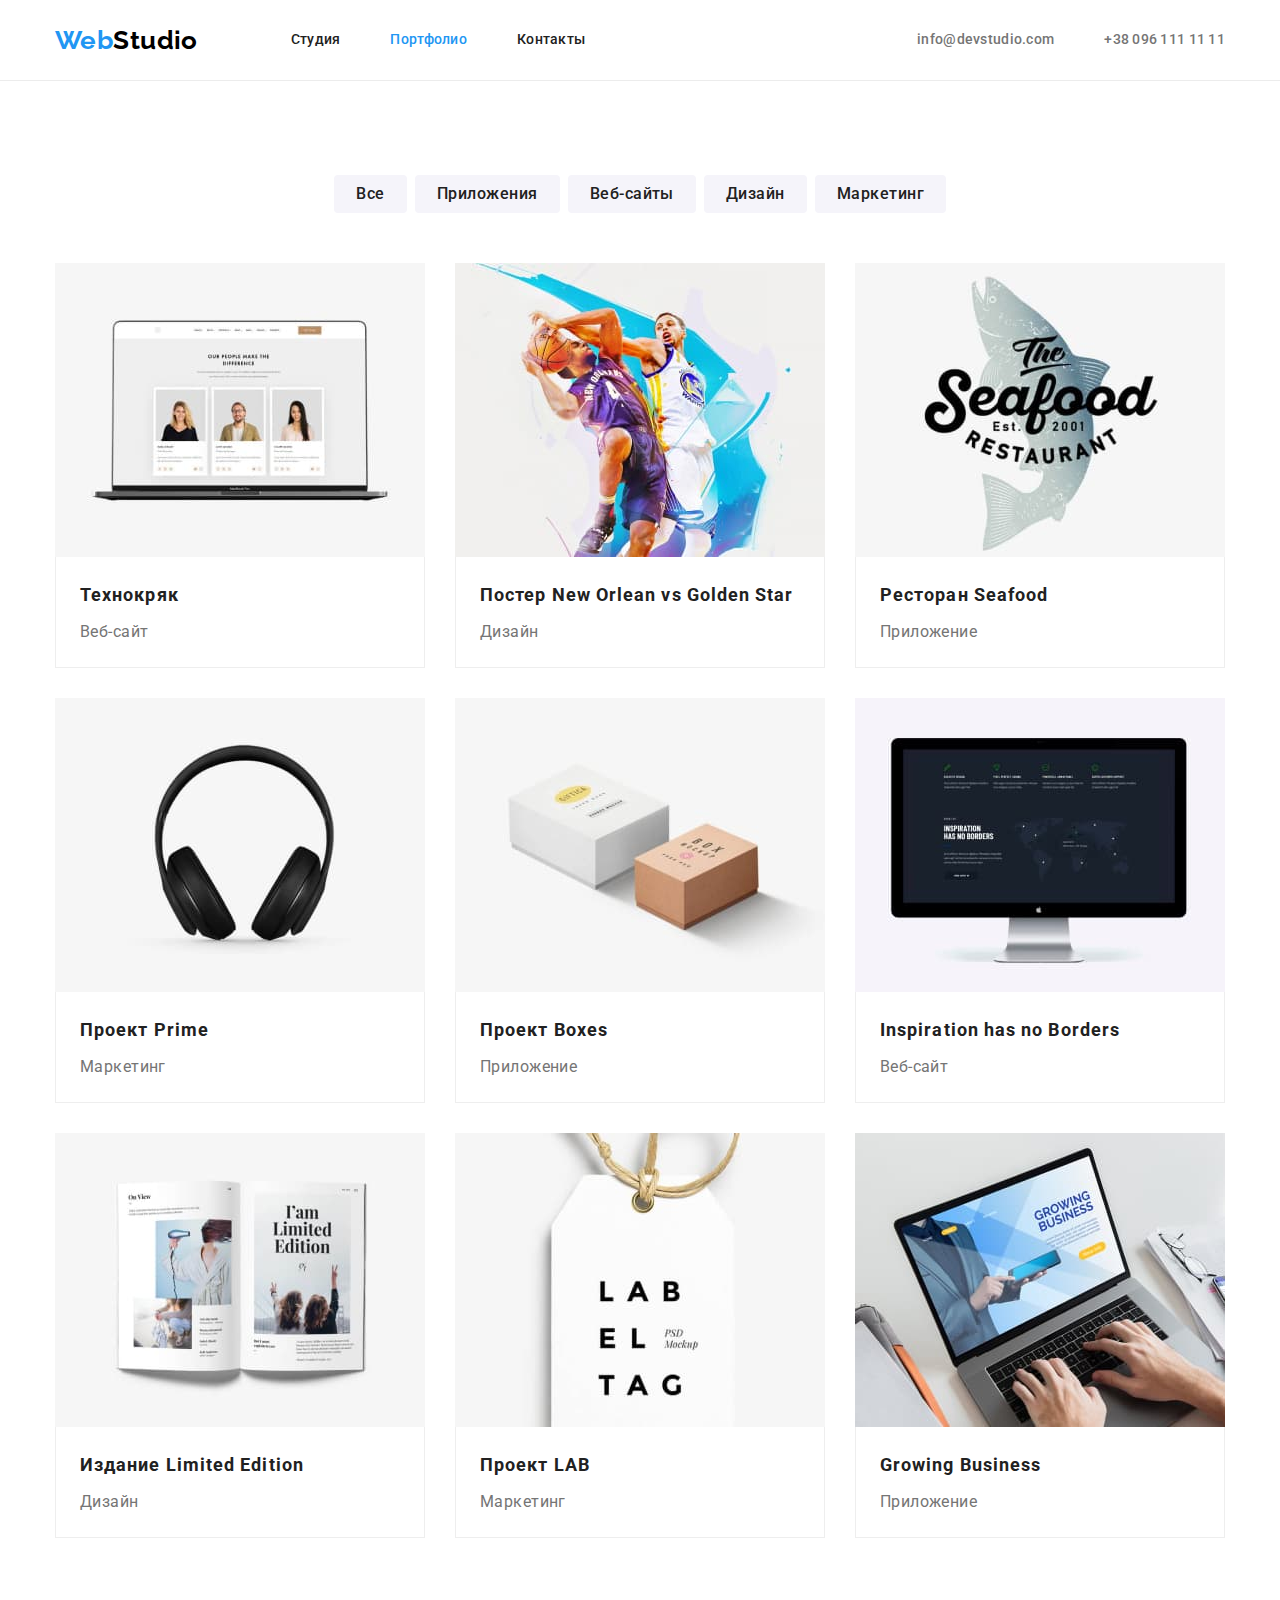
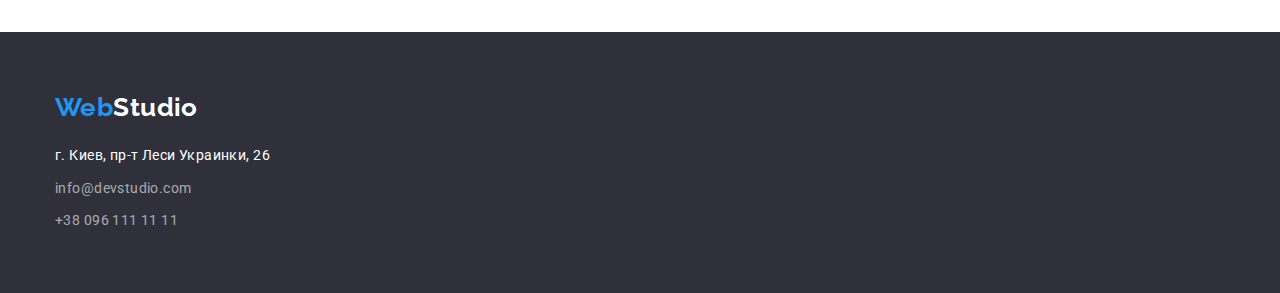
==== commit 210b2e35: "Вносит правки" ====
--- a/portfolio.html
+++ b/portfolio.html
@@ -26,7 +26,7 @@
               <a class="link menu-link" href="./index.html">Студия</a>
             </li>
             <li class="menu-item">
-              <a class="active link menu-link" href="./portfolio.html"
+              <a class="link menu-link active" href="./portfolio.html"
                 >Портфолио</a
               >
             </li>
@@ -188,7 +188,7 @@
             </a>
           </p>
           <ul class="list">
-            <li class="list">
+            <li class="list address-mailto">
               <a class="link" href="mailto:info@devstudio.com">
                 info@devstudio.com
               </a>
--- a/css/styles.css
+++ b/css/styles.css
@@ -168,6 +168,7 @@
 .btn {
   padding: 6px 22px;
   border-radius: 4px;
+  border: none;
   min-width: 73px;
   min-height: 38px;
   font-family: inherit;
@@ -239,6 +240,7 @@
 .noname-list {
   display: flex;
   margin-left: -30px;
+  padding-top: 94px;
 }
 
 .noname-item {
@@ -288,15 +290,18 @@
 }
 
 .team-item {
-  padding-bottom: 30px;
   margin-left: 30px;
   margin-top: 30px;
   flex-basis: calc((100% - 4 * 30px) / 4);
   text-align: center;
 }
 
+.team-item-text {
+  padding-top: 30px;
+  padding-bottom: 30px;
+}
+
 .team-item-name {
-  margin-top: 30px;
   margin-bottom: 10px;
   font-weight: 500;
   font-size: 16px;
@@ -313,6 +318,7 @@
 .filter {
   display: flex;
   justify-content: center;
+  margin-bottom: 50px;
 }
 
 .filter-item:not(:first-child) {
@@ -322,14 +328,12 @@
 .card-set {
   display: flex;
   flex-wrap: wrap;
-  padding-top: 34px;
   margin-left: -30px;
   margin-top: -30px;
 }
 .portfolio-item {
   margin-left: 30px;
   margin-top: 30px;
-  border-bottom: 1px solid #eeeeee;
   flex-basis: calc((100% - 3 * 30px) / 3);
 }
 .projects-title {
@@ -346,27 +350,33 @@
   color: var(--main-text-color);
 }
 .card-info {
-  margin-top: 20px;
-  margin-bottom: 20px;
-  margin-right: 24px;
-  margin-left: 24px;
-}
+  padding: 20px 24px;
+  border: 1px solid #eeeeee;
+  border-top: none;
+}
+
 /*  footer section */
+
 .footer {
   padding-top: 60px;
+  padding-bottom: 60px;
   background-color: var(--dark-bg);
 }
 
 .address {
   max-width: 270px;
   margin-top: 20px;
-  padding-bottom: 60px;
   font-size: 14px;
   font-style: normal;
   line-height: 1.71;
   color: rgba(255, 255, 255, 0.6);
 }
 
+.address-mailto {
+  margin-top: 9px;
+  margin-bottom: 9px;
+}
+
 .map {
   font-style: normal;
   font-size: 14px;
